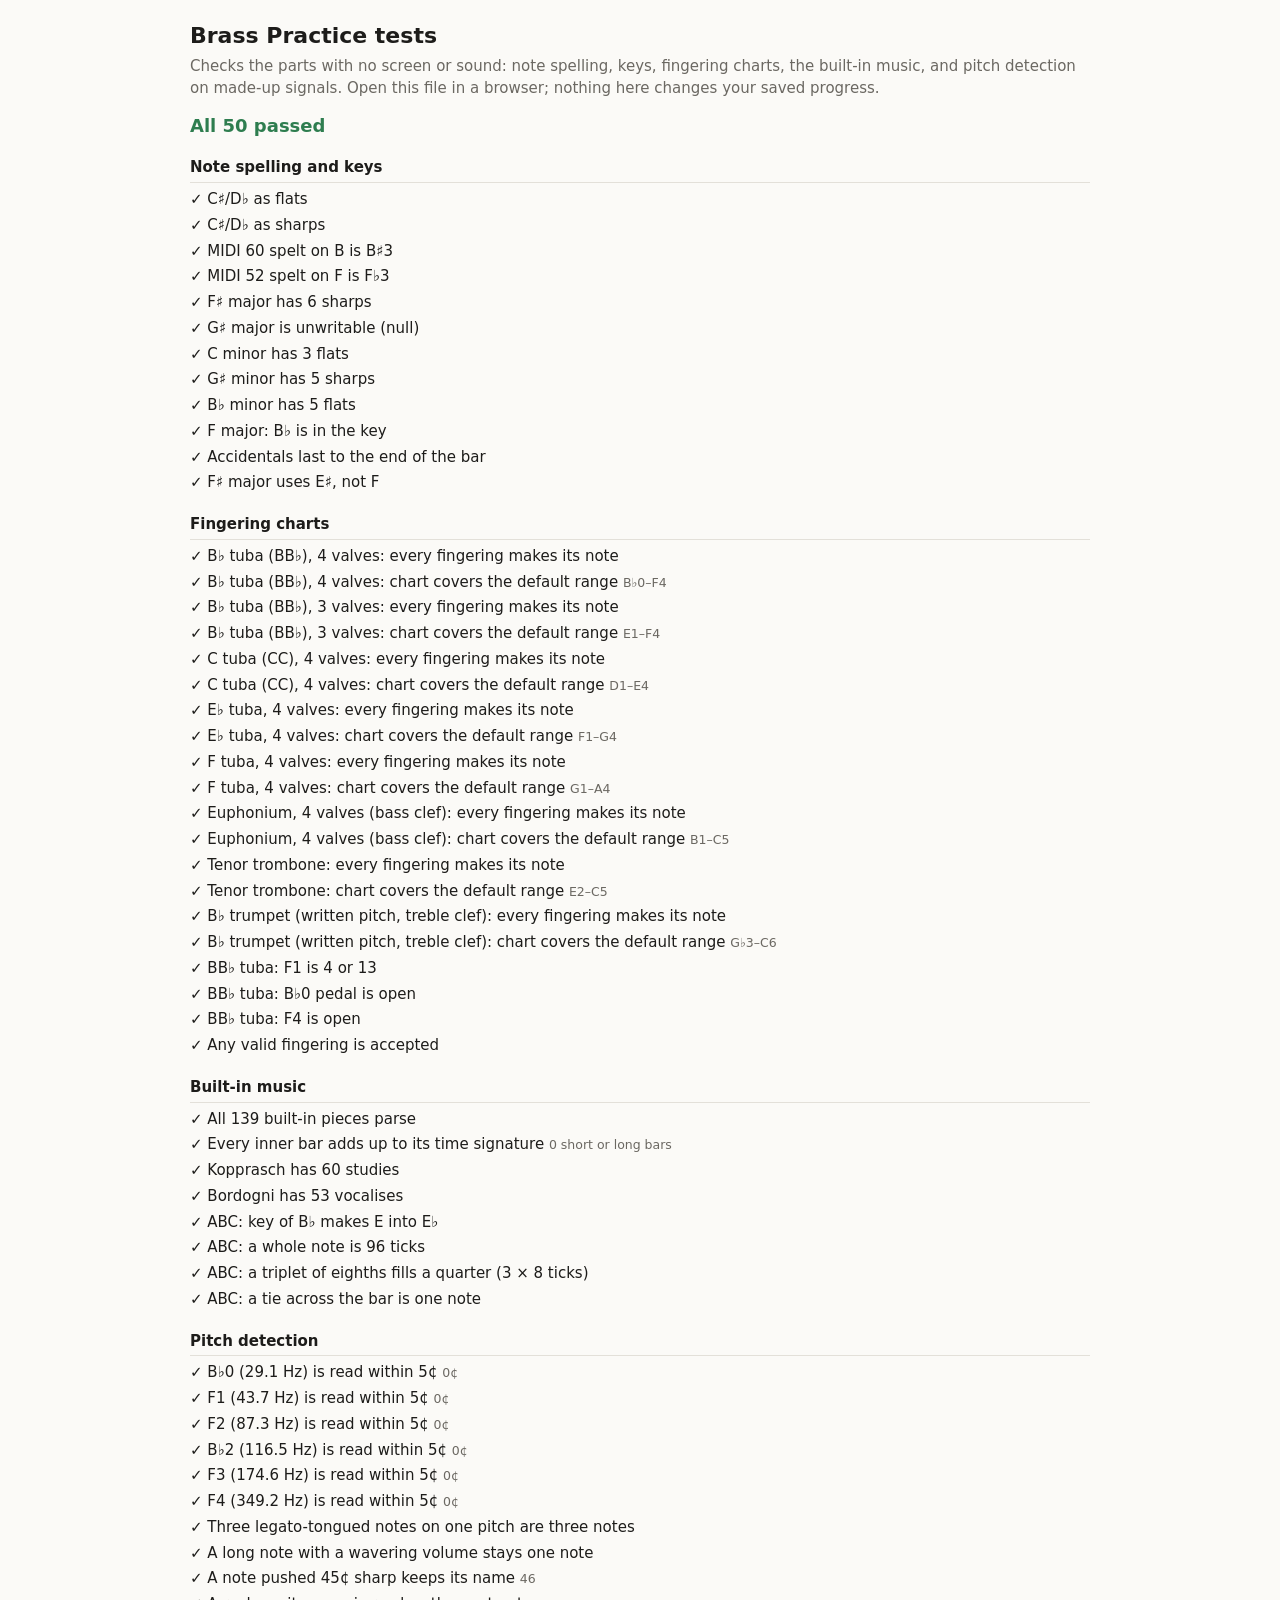
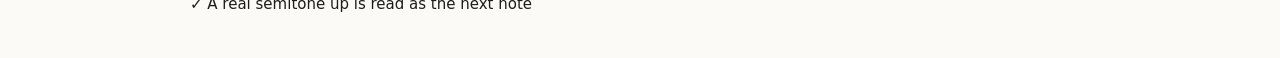
==== tests.html @ b6f0227f "Practice features, mic improvements, on-demand sounds, tests Mic - Steadier note names near the edge" ====
<!doctype html>
<html lang="en">
<head>
<meta charset="utf-8">
<meta name="viewport" content="width=device-width, initial-scale=1">
<title>Brass Practice Tests</title>
<style>
  :root { --bg: #fbfaf7; --fg: #1d1c1a; --sub: #6b6862; --good: #2e7d4f; --bad: #c0392b; --line: #e3e0d9; }
  @media (prefers-color-scheme: dark) { :root { --bg: #171716; --fg: #ecebe8; --sub: #9a968e; --good: #5fc488; --bad: #ff7a6b; --line: #34332f; } }
  body { margin: 0; background: var(--bg); color: var(--fg); font: 15px/1.45 system-ui, sans-serif; }
  main { max-width: 900px; margin: 0 auto; padding: 20px 16px 40px; }
  h1 { font-size: 22px; margin: 0 0 4px; }
  .sub { color: var(--sub); margin: 0 0 14px; }
  #summary { font-size: 18px; font-weight: 600; margin: 10px 0 14px; }
  #summary.ok { color: var(--good); } #summary.fail { color: var(--bad); }
  h2 { font-size: 15px; margin: 18px 0 4px; border-bottom: 1px solid var(--line); padding-bottom: 3px; }
  .t { padding: 2px 0; }
  .t.fail { color: var(--bad); }
  .t small { color: var(--sub); }
  #valvePanel { display: none; }
</style>
</head>
<body>
<main>
  <h1>Brass Practice tests</h1>
  <p class="sub">Checks the parts with no screen or sound: note spelling, keys, fingering charts, the built-in music, and pitch detection on made-up signals. Open this file in a browser; nothing here changes your saved progress.</p>
  <div id="summary">Running…</div>
  <div id="out"></div>
</main>
<!-- Just enough of the page for js/core.js. -->
<div id="valvePanel"><div class="valves"></div></div>
<script>
  // Never write over the app's saved progress (it shares this folder's storage).
  Storage.prototype.setItem = function () {};
</script>
<script src="fingerings.js"></script>
<script src="js/instruments.js"></script>
<script src="js/core.js"></script>
<script src="js/pitch.js"></script>
<script src="js/score.js"></script>
<script src="js/library.js"></script>
<script src="js/library-methods.js"></script>
<script>
(() => {
  'use strict';
  const out = document.getElementById('out');
  let pass = 0, fail = 0, group = null;
  function section(name) { group = document.createElement('div'); group.innerHTML = `<h2>${name}</h2>`; out.appendChild(group); }
  function check(name, ok, detail = '') {
    ok ? pass++ : fail++;
    const d = document.createElement('div');
    d.className = 't' + (ok ? '' : ' fail');
    d.innerHTML = `${ok ? '✓' : '✗'} ${name}` + (detail ? ` <small>${detail}</small>` : '');
    group.appendChild(d);
  }
  const eq = (name, got, want) => check(name, JSON.stringify(got) === JSON.stringify(want), JSON.stringify(got) === JSON.stringify(want) ? '' : `got ${JSON.stringify(got)}, want ${JSON.stringify(want)}`);
  const lab = n => TP.label(n);

  // ---------- spelling and keys ----------
  section('Note spelling and keys');
  eq('C♯/D♭ as flats', lab(TP.spell(61, 'flats')), 'D♭4');
  eq('C♯/D♭ as sharps', lab(TP.spell(61, 'sharps')), 'C♯4');
  eq('MIDI 60 spelt on B is B♯3', lab(TP.spellAs(60, 'B')), 'B♯3');
  eq('MIDI 52 spelt on F is F♭3', lab(TP.spellAs(52, 'F')), 'F♭3');
  eq('F♯ major has 6 sharps', TP.keyFifths('F#', false), 6);
  eq('G♯ major is unwritable (null)', TP.keyFifths('G#', false), null);
  eq('C minor has 3 flats', TP.keyFifths('C', true), -3);
  eq('G♯ minor has 5 sharps', TP.keyFifths('G#', true), 5);
  eq('B♭ minor has 5 flats', TP.keyFifths('Bb', true), -5);
  eq('F major: B♭ is in the key', TP.keySigAcc(-1, 'B'), -1);
  {
    // F major, one bar: B♭ (no sign), B♮ (natural), B♮ again (no sign), then a new bar: B♮ (sign again).
    const n = [TP.spellAs(46, 'B'), TP.spellAs(47, 'B'), TP.spellAs(47, 'B'), TP.spellAs(47, 'B')];
    eq('Accidentals last to the end of the bar', TP.shownAccidentals(n, -1, i => (i < 3 ? 0 : 1)), [null, 0, null, 0]);
  }
  {
    const m = TP.majorLetters('F#');
    eq('F♯ major uses E♯, not F', m[5], 'E');
  }

  // ---------- fingering charts ----------
  section('Fingering charts');
  const above = n => Math.round(12 * Math.log2(n));
  for (const inst of INSTRUMENTS.list) {
    const chart = inst.chart(), bad = [];
    for (const [m, fs] of Object.entries(chart)) {
      for (const f of fs) {
        // Every fingering must make its note on some partial of the open horn (1 = pedal).
        const lower = inst.kind === 'slide' ? Number(f) - 1 : INSTRUMENTS.LOWER[f];
        if (lower === undefined) { bad.push(`${m}:${f}?`); continue; }
        const ok = [1, 2, 3, 4, 5, 6, 7, 8, 9, 10, 12, 16].some(n => inst.fund + above(n) - lower === Number(m));
        if (!ok) bad.push(`${TP.flatLabel(Number(m))} on ${f || 'open'}`);
      }
    }
    check(`${inst.name}: every fingering makes its note`, !bad.length, bad.slice(0, 6).join(', '));
    const notes = Object.keys(chart).map(Number);
    check(`${inst.name}: chart covers the default range`, inst.range[0] >= Math.min(...notes) && inst.range[1] <= Math.max(...notes),
      `${TP.flatLabel(Math.min(...notes))}–${TP.flatLabel(Math.max(...notes))}`);
  }
  eq('BB♭ tuba: F1 is 4 or 13', FINGERINGS[29], ['4', '13']);
  eq('BB♭ tuba: B♭0 pedal is open', FINGERINGS[22], ['']);
  eq('BB♭ tuba: F4 is open', FINGERINGS[65], ['']);
  check('Any valid fingering is accepted', TP.checkFingering(29, '13').ok);

  // ---------- the built-in music ----------
  section('Built-in music');
  const SC = TP.score;
  let parsed = 0, broken = [], badBars = [];
  for (const item of LIBRARY) {
    let p;
    try { p = SC.parseABC(item.abc); } catch (e) { broken.push(`${item.id} (${e.message})`); continue; }
    if (!p || !p.measures || !p.measures.length) { broken.push(item.id); continue; }
    parsed++;
    // Every bar but the first (a pickup) and the last adds up to the time signature,
    // except a bar split in two (at a repeat sign, or a section's pickup that another
    // short bar completes) and a cadenza (a free-time run, at least twice a bar long).
    const full = p.beats * 96 / p.beatType;
    const sums = p.measures.map(m => m.reduce((a, e) => a + e.dur, 0));
    const short = sums.filter(s => s < full);
    sums.forEach((sum, i) => {
      if (i === 0 || i === sums.length - 1 || sum === full) return;
      if (sum + sums[i - 1] === full || sum + sums[i + 1] === full) return;
      if (sum < full && short.some(s => s + sum === full)) return;
      if (sum >= 2 * full) return;
      badBars.push(`${item.id} bar ${i + 1}: ${sum}/${full}`);
    });
  }
  check(`All ${LIBRARY.length} built-in pieces parse`, !broken.length, broken.slice(0, 5).join(', '));
  check('Every inner bar adds up to its time signature', !badBars.length, `${badBars.length} short or long bars` + (badBars.length ? ': ' + badBars.slice(0, 4).join(', ') : ''));
  eq('Kopprasch has 60 studies', LIBRARY.filter(p => p.book === 'Kopprasch Op. 6').length, 60);
  eq('Bordogni has 53 vocalises', LIBRARY.filter(p => p.book === 'Bordogni vocalises').length, 53);
  {
    const p = SC.parseABC('X:1\nM:4/4\nL:1/4\nK:Bb\nB,, C, D, E, | F,4 |]');
    const tl = SC.timeline(p);
    eq('ABC: key of B♭ makes E into E♭', tl.notes.map(n => n.midi), [46, 48, 50, 51, 53]);
    eq('ABC: a whole note is 96 ticks', tl.notes[4].dur, 96);
  }
  {
    const p = SC.parseABC('X:1\nM:4/4\nL:1/8\nK:C\n(3CDE F2 G4- | G4 z4 |]');
    const tl = SC.timeline(p);
    eq('ABC: a triplet of eighths fills a quarter (3 × 8 ticks)', tl.notes.slice(0, 3).map(n => n.dur), [8, 8, 8]);
    eq('ABC: a tie across the bar is one note', tl.notes[tl.notes.length - 1].dur, 96);
  }

  // ---------- pitch detection on made-up signals ----------
  section('Pitch detection');
  const sr = 48000;
  // A brass-ish tone: a few harmonics, with an envelope function env(t) and frequency f(t).
  function tone(seconds, f, env = () => 1) {
    const x = new Float32Array(Math.round(seconds * sr));
    let ph = 0;
    for (let i = 0; i < x.length; i++) {
      const t = i / sr;
      ph += 2 * Math.PI * f(t) / sr;
      x[i] = 0.25 * env(t) * (Math.sin(ph) + 0.6 * Math.sin(2 * ph) + 0.4 * Math.sin(3 * ph) + 0.2 * Math.sin(4 * ph)) + (Math.random() - 0.5) * 0.002;
    }
    return x;
  }
  const hzOf = m => 440 * Math.pow(2, (m - 69) / 12);
  for (const m of [22, 29, 41, 46, 53, 65]) {
    const r = TP.mic.detect(tone(0.2, () => hzOf(m)).subarray(0, 4096), sr);
    const cents = Math.round(1200 * Math.log2(r.freq / hzOf(m)));
    check(`${TP.flatLabel(m)} (${hzOf(m).toFixed(1)} Hz) is read within 5¢`, Math.abs(cents) <= 5, `${cents > 0 ? '+' : ''}${cents}¢`);
  }
  const notesIn = rs => {
    const runs = {};
    for (const r of rs) if (r.midi !== null) runs[r.since] = (runs[r.since] || 0) + 1;
    return Object.values(runs).filter(n => n >= 3).length;
  };
  {
    // Three B♭2s tongued legato: the sound dips to 30% for ~50 ms between them, never stopping.
    const env = t => { const p = (t - 0.2) % 0.5; return t < 0.2 || t > 1.7 ? 0 : p > 0.45 ? 0.3 + 0.7 * Math.abs(p - 0.475) / 0.025 : Math.min(1, p / 0.02 + 0.3); };
    const rs = TP.mic.analyse(tone(2, () => hzOf(46), env), sr);
    eq('Three legato-tongued notes on one pitch are three notes', notesIn(rs), 3);
  }
  {
    // One long note with a gentle 5 Hz vibrato in loudness: still one note.
    const rs = TP.mic.analyse(tone(2, () => hzOf(41), t => (t < 0.2 ? 0 : 0.85 + 0.15 * Math.sin(2 * Math.PI * 5 * t))), sr);
    eq('A long note with a wavering volume stays one note', notesIn(rs), 1);
  }
  {
    // B♭2, then 45¢ sharp: still B♭2 (it doesn't flicker over to B2)...
    const rs = TP.mic.analyse(tone(1.2, t => hzOf(46) * (t < 0.6 ? 1 : Math.pow(2, 0.45 / 12))), sr);
    const late = rs.filter(r => r.t > 0.75 && r.midi !== null);
    check('A note pushed 45¢ sharp keeps its name', late.length > 5 && late.every(r => r.midi === 46), [...new Set(late.map(r => r.midi))].join(', '));
    // ...but moving a real semitone does change it.
    const rs2 = TP.mic.analyse(tone(1.2, t => hzOf(46) * (t < 0.6 ? 1 : Math.pow(2, 1 / 12))), sr);
    check('A real semitone up is read as the next note', rs2.filter(r => r.t > 0.75 && r.midi !== null).every(r => r.midi === 47));
  }

  const s = document.getElementById('summary');
  s.textContent = fail ? `${fail} failed, ${pass} passed` : `All ${pass} passed`;
  s.className = fail ? 'fail' : 'ok';
  document.title = fail ? `✗ ${fail} failed` : `✓ ${pass} passed`;
})();
</script>
</body>
</html>
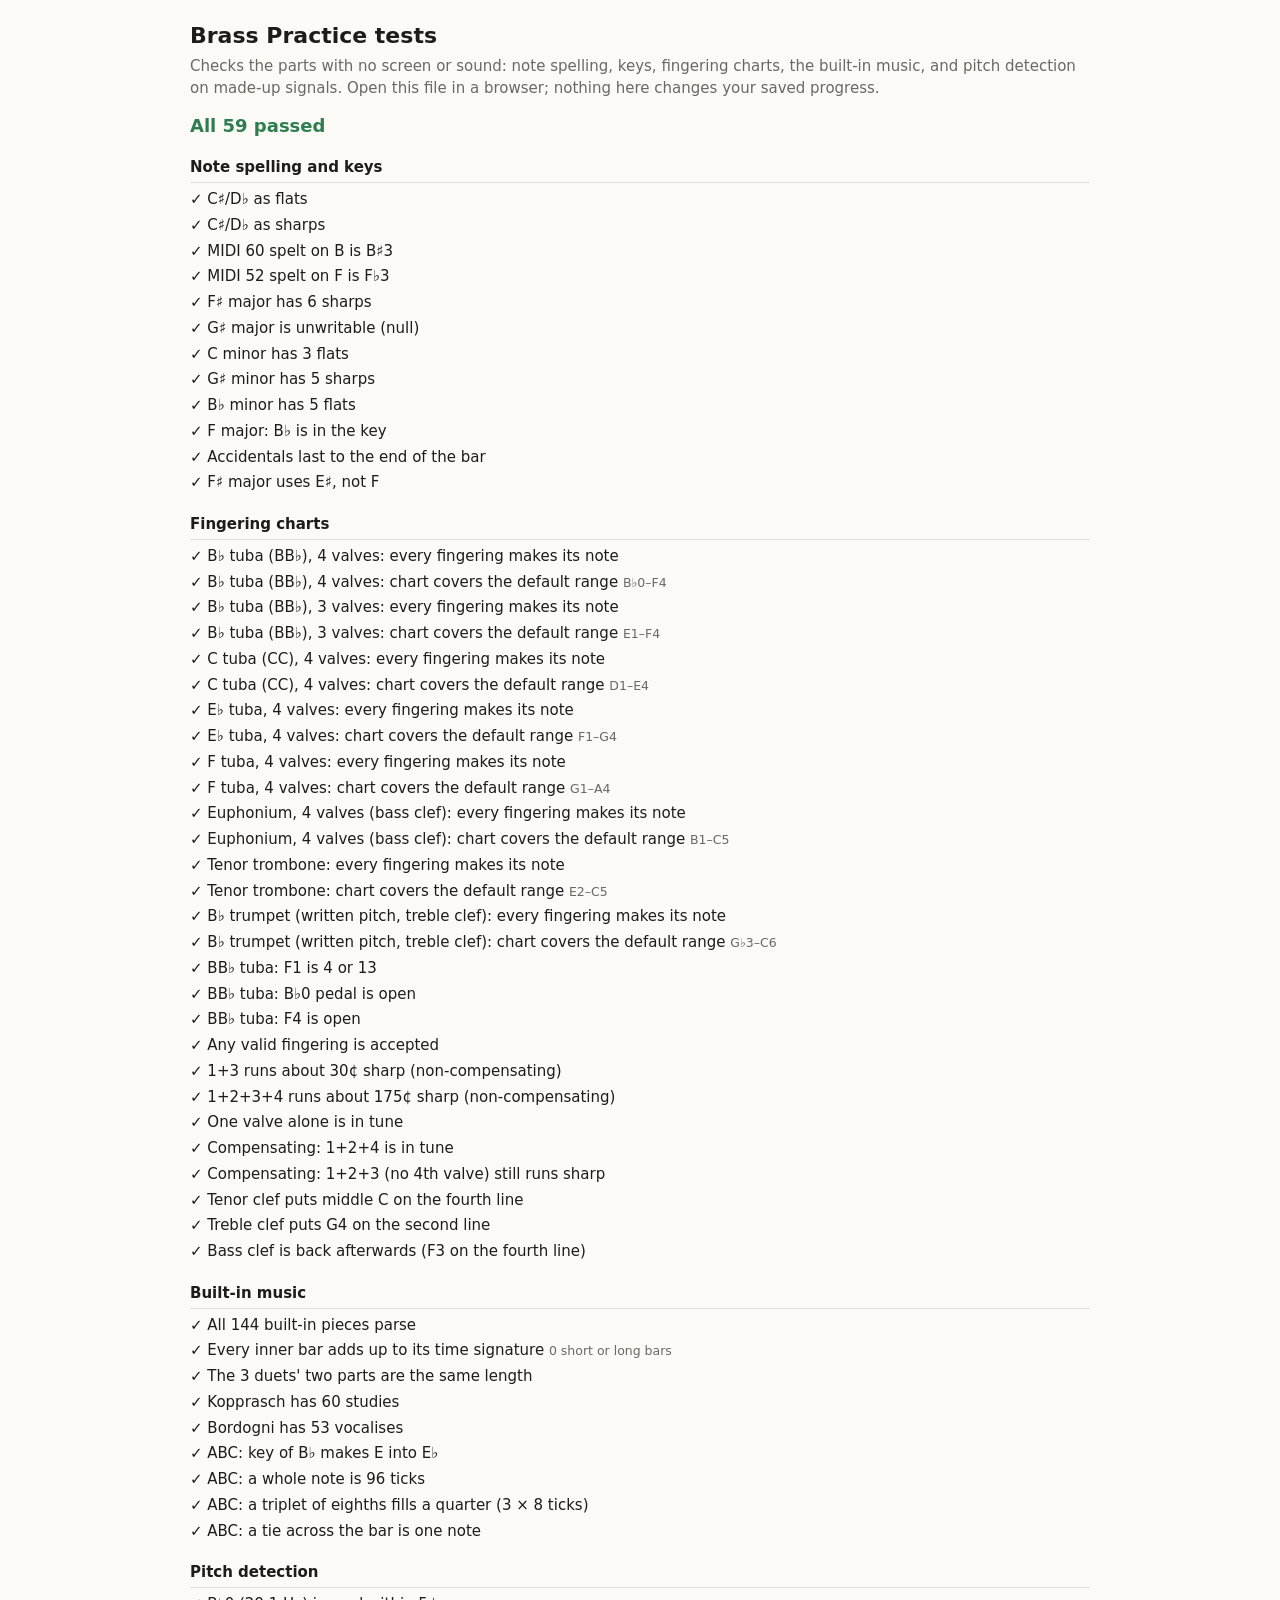
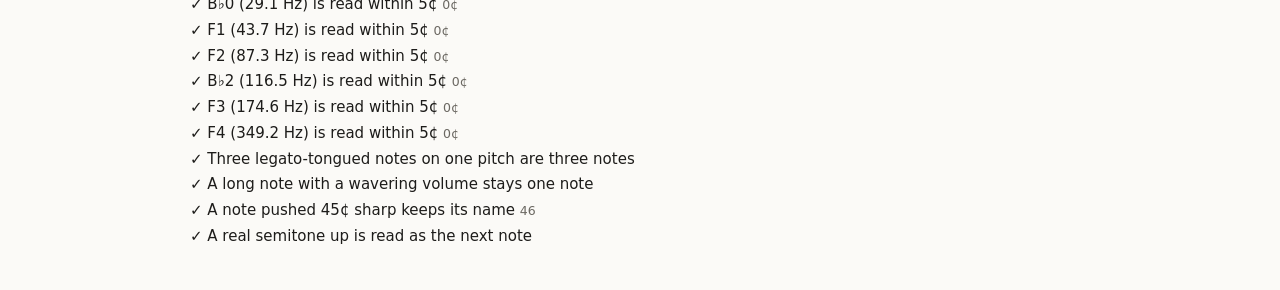
==== commit 0eb5480b: "Chord tuning, compensating setting, band/tenor reading, metronome extras, custom Today, Progress tab" ====
--- a/tests.html
+++ b/tests.html
@@ -101,16 +101,39 @@
   eq('BB♭ tuba: B♭0 pedal is open', FINGERINGS[22], ['']);
   eq('BB♭ tuba: F4 is open', FINGERINGS[65], ['']);
   check('Any valid fingering is accepted', TP.checkFingering(29, '13').ok);
+  // Valve combinations on an ideal non-compensating horn: the textbook sharpness.
+  TP.S.compensating = false;
+  eq('1+3 runs about 30¢ sharp (non-compensating)', TP.comboCents('13'), 30);
+  eq('1+2+3+4 runs about 175¢ sharp (non-compensating)', TP.comboCents('1234'), 175);
+  eq('One valve alone is in tune', TP.comboCents('1'), 0);
+  TP.S.compensating = true;
+  eq('Compensating: 1+2+4 is in tune', TP.comboCents('124'), 0);
+  check('Compensating: 1+2+3 (no 4th valve) still runs sharp', TP.comboCents('123') > 40);
+  TP.S.compensating = false;
+  {
+    // Tenor clef: middle C sits on the fourth line (step 6 above the bottom line, D3).
+    const was = TP.useClef('tenor');
+    eq('Tenor clef puts middle C on the fourth line', TP.stepOf(TP.spell(60, 'flats')), 6);
+    TP.useClef('treble');
+    eq('Treble clef puts G4 on the second line', TP.stepOf(TP.spell(67, 'flats')), 2);
+    TP.useClef(was);
+    eq('Bass clef is back afterwards (F3 on the fourth line)', TP.stepOf(TP.spell(53, 'flats')), 6);
+  }
 
   // ---------- the built-in music ----------
   section('Built-in music');
   const SC = TP.score;
   let parsed = 0, broken = [], badBars = [];
-  for (const item of LIBRARY) {
+  // Duets have a second part (abc2): check it too, and that both parts are the same length.
+  const parts = LIBRARY.flatMap(item => (item.abc2 ? [[item.id, item.abc], [item.id + ' part 2', item.abc2]] : [[item.id, item.abc]]));
+  const lengths = {};
+  for (const [id, abc] of parts) {
+    const item = { id };
     let p;
-    try { p = SC.parseABC(item.abc); } catch (e) { broken.push(`${item.id} (${e.message})`); continue; }
+    try { p = SC.parseABC(abc); } catch (e) { broken.push(`${item.id} (${e.message})`); continue; }
     if (!p || !p.measures || !p.measures.length) { broken.push(item.id); continue; }
     parsed++;
+    lengths[id] = SC.timeline(p).total;
     // Every bar but the first (a pickup) and the last adds up to the time signature,
     // except a bar split in two (at a repeat sign, or a section's pickup that another
     // short bar completes) and a cadenza (a free-time run, at least twice a bar long).
@@ -127,6 +150,9 @@
   }
   check(`All ${LIBRARY.length} built-in pieces parse`, !broken.length, broken.slice(0, 5).join(', '));
   check('Every inner bar adds up to its time signature', !badBars.length, `${badBars.length} short or long bars` + (badBars.length ? ': ' + badBars.slice(0, 4).join(', ') : ''));
+  const duets = LIBRARY.filter(p => p.abc2);
+  check(`The ${duets.length} duets' two parts are the same length`, duets.length > 0 && duets.every(d => lengths[d.id] === lengths[d.id + ' part 2']),
+    duets.filter(d => lengths[d.id] !== lengths[d.id + ' part 2']).map(d => d.id).join(', '));
   eq('Kopprasch has 60 studies', LIBRARY.filter(p => p.book === 'Kopprasch Op. 6').length, 60);
   eq('Bordogni has 53 vocalises', LIBRARY.filter(p => p.book === 'Bordogni vocalises').length, 53);
   {
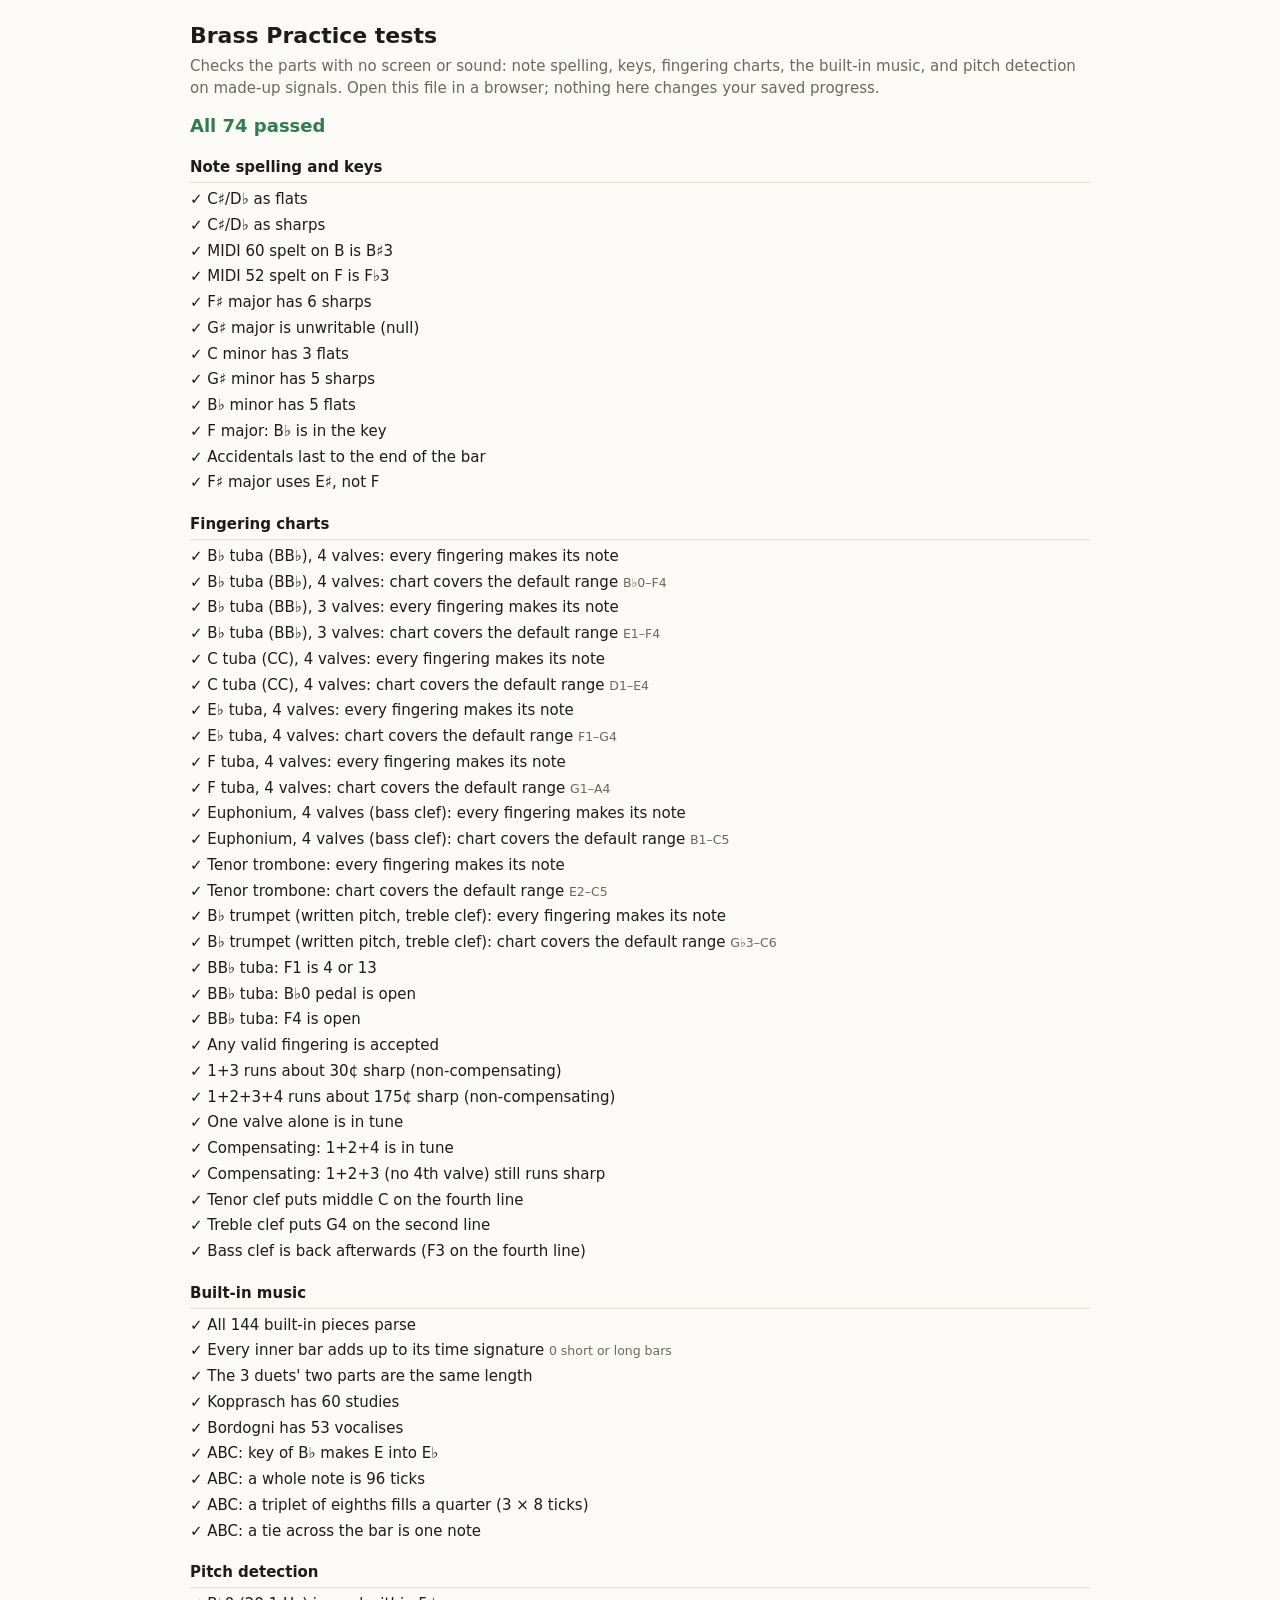
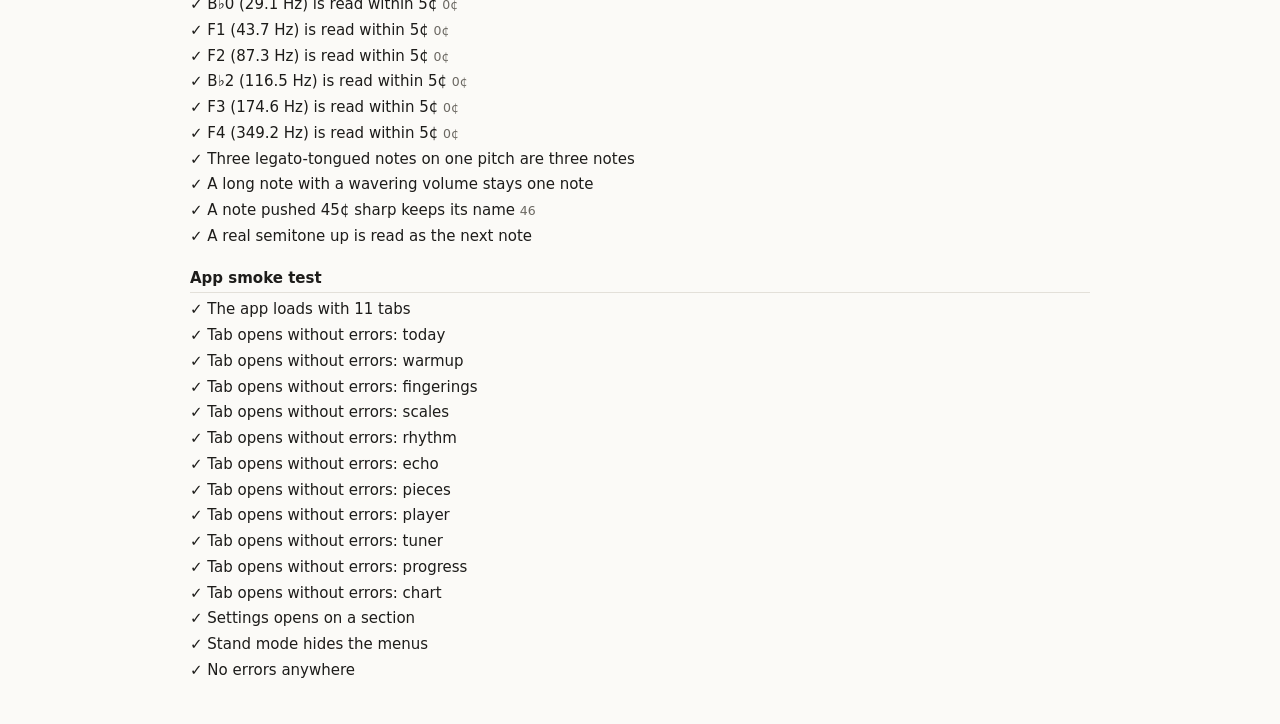
==== commit b653935c: "Pieces, Today, Recordings and code health Pieces: tempo coach, fading fingering hints, remembered tr" ====
--- a/tests.html
+++ b/tests.html
@@ -214,10 +214,56 @@
     check('A real semitone up is read as the next note', rs2.filter(r => r.t > 0.75 && r.midi !== null).every(r => r.midi === 47));
   }
 
-  const s = document.getElementById('summary');
-  s.textContent = fail ? `${fail} failed, ${pass} passed` : `All ${pass} passed`;
-  s.className = fail ? 'fail' : 'ok';
-  document.title = fail ? `✗ ${fail} failed` : `✓ ${pass} passed`;
+  function summary() {
+    const s = document.getElementById('summary');
+    s.textContent = fail ? `${fail} failed, ${pass} passed` : `All ${pass} passed`;
+    s.className = fail ? 'fail' : 'ok';
+    document.title = fail ? `✗ ${fail} failed` : `✓ ${pass} passed`;
+  }
+
+  // ---------- the app itself: open every tab, watch for errors ----------
+  // Loads index.html?smoke in a frame (smoke mode never saves). Browsers keep pages
+  // opened from disk apart, so this needs a local server or tools/check.ps1.
+  section('App smoke test');
+  summary();
+  const frame = document.createElement('iframe');
+  frame.style.cssText = 'width:1000px;height:700px;position:absolute;left:-2000px;top:0';
+  frame.src = 'index.html?smoke';
+  const smokeTimer = setTimeout(() => { check('The app loads', false, 'it didn’t finish loading in 15 s'); summary(); }, 15000);
+  frame.onload = () => setTimeout(() => {
+    clearTimeout(smokeTimer);
+    // TP is a top-level const in the app, not a window property: read it in the frame.
+    let w, F;
+    try { w = frame.contentWindow; F = w.eval('TP'); void F.modes; } catch (e) {
+      group.insertAdjacentHTML('beforeend', '<div class="t"><small>Skipped: this browser keeps pages opened from disk apart. Run tools/check.ps1, or open the tests through a local server.</small></div>');
+      return;
+    }
+    const errors = [], toasts = [];
+    w.addEventListener('error', e => errors.push(e.message));
+    const realToast = F.toast;
+    F.toast = (m, ms) => { toasts.push(m); realToast(m, ms); };
+    w.document.querySelectorAll('dialog[open]').forEach(d => d.close());
+    const tabs = [...w.document.querySelectorAll('.tab[data-tab]')].map(b => b.dataset.tab);
+    check(`The app loads with ${tabs.length} tabs`, tabs.length >= 10 && !!F.SMOKE);
+    for (const t of tabs) {
+      const before = errors.length + toasts.filter(m => /went wrong/.test(m)).length;
+      try { F.show(t); } catch (e) { errors.push(e.message); }
+      const bad = errors.slice(before).concat(toasts.filter(m => /went wrong/.test(m)).slice(0));
+      check(`Tab opens without errors: ${t}`, F.modes[t] && w.document.getElementById(F.modes[t].panel).hidden === false && errors.length + toasts.filter(m => /went wrong/.test(m)).length === before, bad.slice(-1).join(''));
+    }
+    // Settings and stand mode open and close.
+    try {
+      F.openSettings('mic');
+      check('Settings opens on a section', w.document.getElementById('settings').open && !w.document.querySelector('.set-sec[data-sec="mic"]').hidden);
+      w.document.getElementById('settings').close();
+      F.standMode.set(true);
+      check('Stand mode hides the menus', w.document.body.classList.contains('stand'));
+      F.standMode.set(false);
+    } catch (e) { check('Settings and stand mode', false, e.message); }
+    check('No errors anywhere', !errors.length, errors.slice(0, 3).join(' · '));
+    summary();
+  }, 600);
+  document.body.appendChild(frame);
 })();
 </script>
 </body>
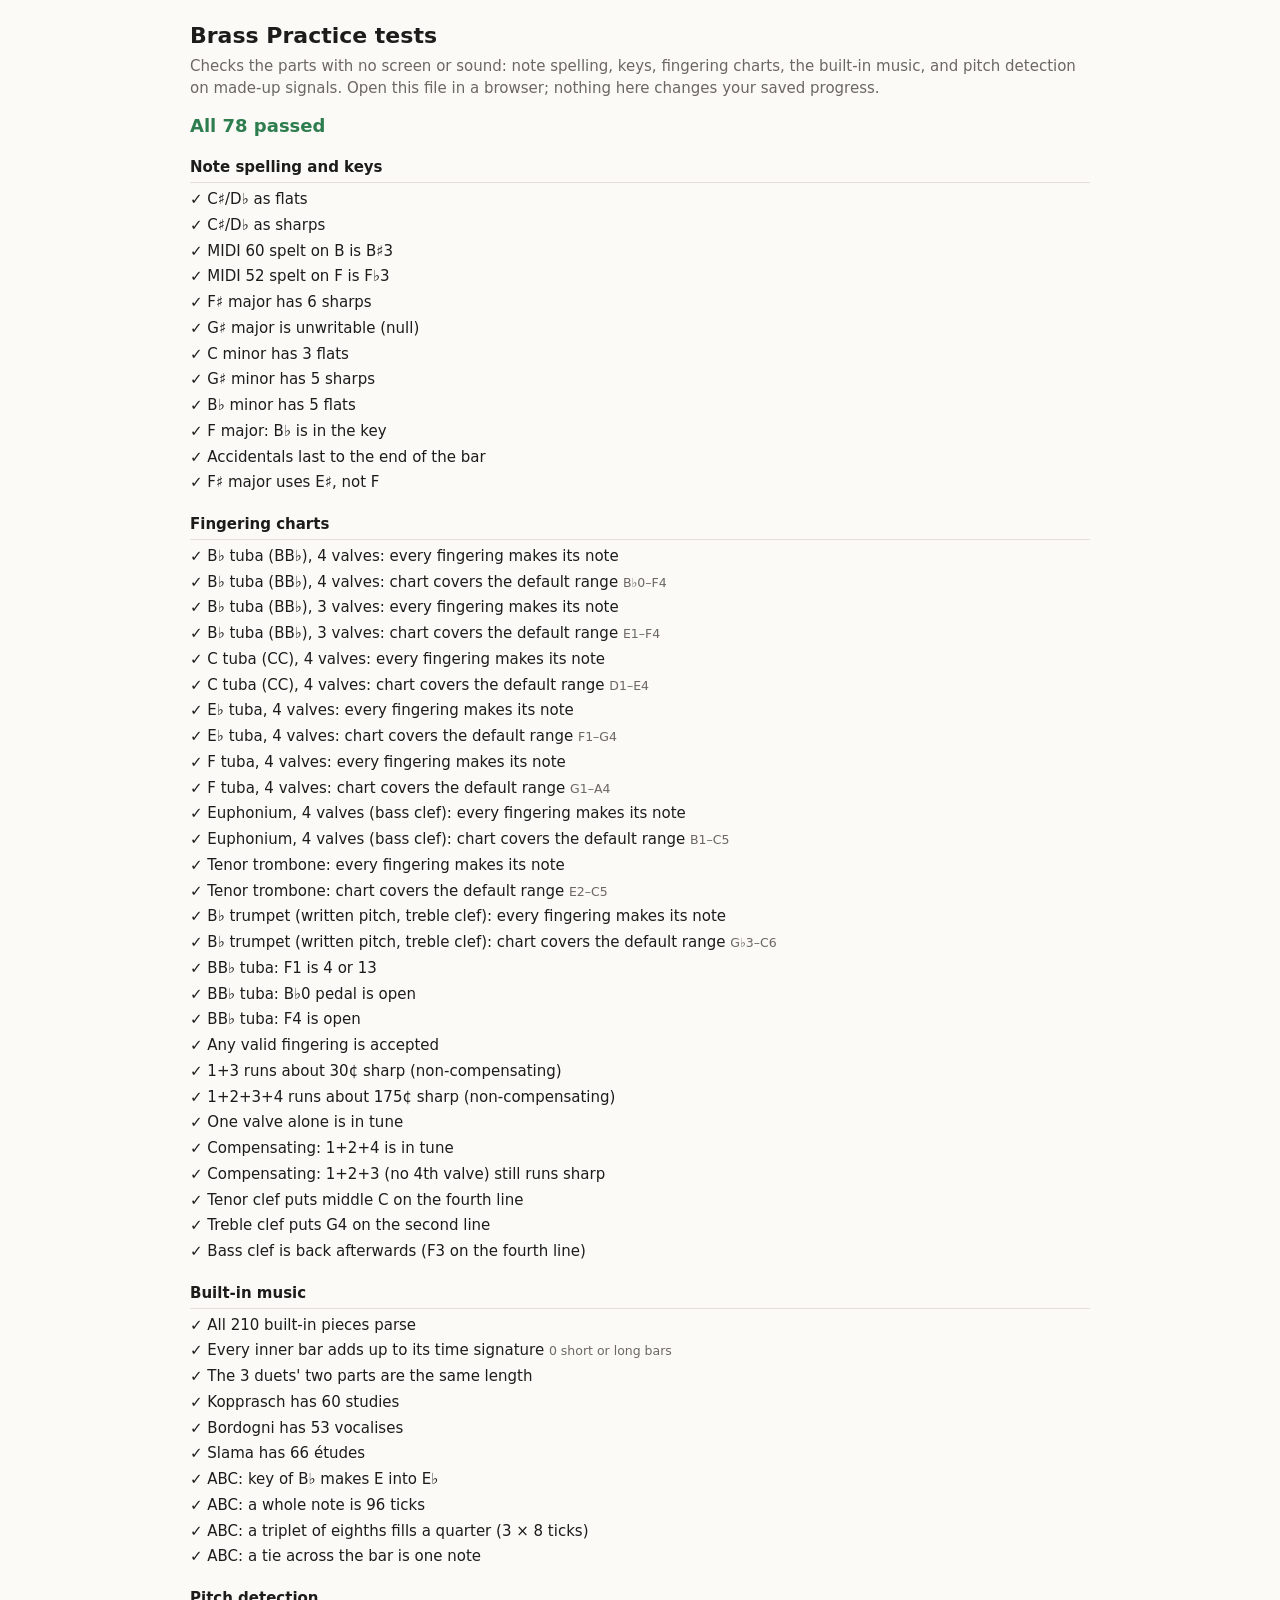
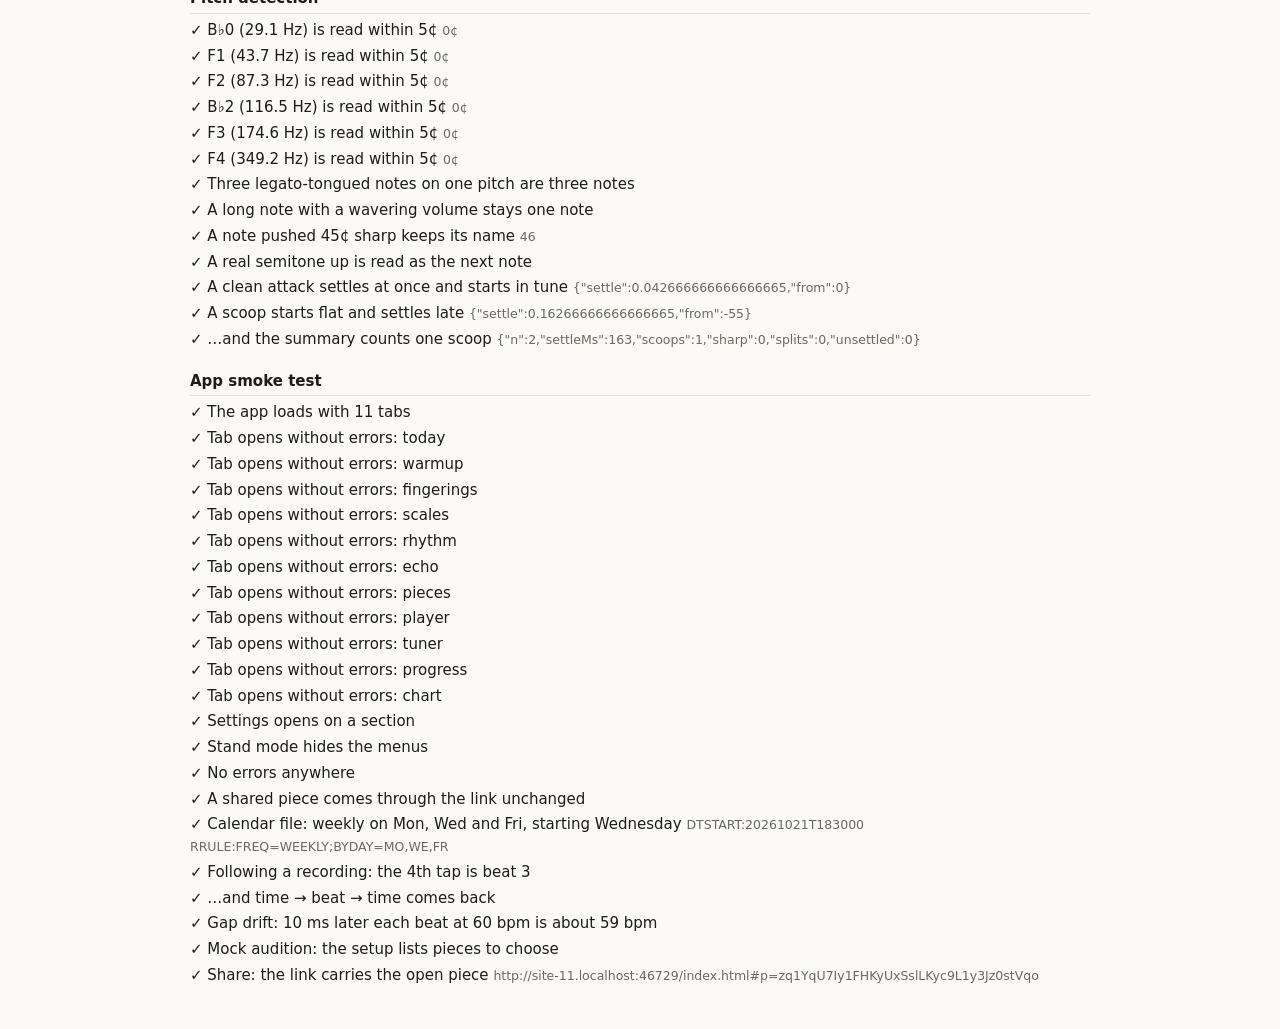
==== commit 04535597: "Keep progress safe, mic coaching, takes you can line up, auditions, sharing, Slama - Data: asks the " ====
--- a/tests.html
+++ b/tests.html
@@ -155,6 +155,7 @@
     duets.filter(d => lengths[d.id] !== lengths[d.id + ' part 2']).map(d => d.id).join(', '));
   eq('Kopprasch has 60 studies', LIBRARY.filter(p => p.book === 'Kopprasch Op. 6').length, 60);
   eq('Bordogni has 53 vocalises', LIBRARY.filter(p => p.book === 'Bordogni vocalises').length, 53);
+  eq('Slama has 66 études', LIBRARY.filter(p => p.book === 'Slama 66 Etudes').length, 66);
   {
     const p = SC.parseABC('X:1\nM:4/4\nL:1/4\nK:Bb\nB,, C, D, E, | F,4 |]');
     const tl = SC.timeline(p);
@@ -212,6 +213,16 @@
     // ...but moving a real semitone does change it.
     const rs2 = TP.mic.analyse(tone(1.2, t => hzOf(46) * (t < 0.6 ? 1 : Math.pow(2, 1 / 12))), sr);
     check('A real semitone up is read as the next note', rs2.filter(r => r.t > 0.75 && r.midi !== null).every(r => r.midi === 47));
+  }
+
+  {
+    // Attacks: straight onto the pitch, or a scoop up from 70¢ flat over 0.2 s.
+    const clean = TP.mic.attackOf(TP.mic.analyse(tone(0.8, () => hzOf(46)), sr), 46, 0, 0.8);
+    check('A clean attack settles at once and starts in tune', clean && clean.settle !== null && clean.settle <= 0.1 && Math.abs(clean.from) < 30, JSON.stringify(clean));
+    const scoop = TP.mic.attackOf(TP.mic.analyse(tone(0.8, t => hzOf(46) * Math.pow(2, -0.7 * (1 - Math.min(1, t / 0.2)) / 12)), sr), 46, 0, 0.8);
+    check('A scoop starts flat and settles late', scoop && scoop.from <= -30 && scoop.settle >= 0.1, JSON.stringify(scoop));
+    const s = TP.mic.attackSummary([clean, scoop]);
+    check('…and the summary counts one scoop', s && s.n === 2 && s.scoops === 1, JSON.stringify(s));
   }
 
   function summary() {
@@ -262,6 +273,36 @@
     } catch (e) { check('Settings and stand mode', false, e.message); }
     check('No errors anywhere', !errors.length, errors.slice(0, 3).join(' · '));
     summary();
+    // Sharing a piece by link, the calendar file, following a recording, gap drift, and
+    // the new dialogs.
+    (async () => {
+      try {
+        const C = F.shareCodec, piece = { v: 1, t: 'Tést ♭', abc: 'X:1\nK:C\nCDEF|]', g: { bpm: 96 } };
+        eq('A shared piece comes through the link unchanged', await C.decode(await C.encode(piece)), piece);
+        const ics = F.practiceIcs([1, 3, 5], '18:30', 30, new Date(2026, 9, 19, 19, 0));   // a Monday, after 18:30
+        check('Calendar file: weekly on Mon, Wed and Fri, starting Wednesday', /RRULE:FREQ=WEEKLY;BYDAY=MO,WE,FR/.test(ics) && /DTSTART:20261021T183000/.test(ics) && /DURATION:PT30M/.test(ics),
+          ics.split('\r\n').filter(l => /^(DTSTART|RRULE)/.test(l)).join(' '));
+        const beats = [1, 1.5, 2, 2.5, 3.1];
+        eq('Following a recording: the 4th tap is beat 3', F.beatMap.tick(beats, 2.5, 24), 72);
+        eq('…and time → beat → time comes back', Math.round(F.beatMap.time(beats, F.beatMap.tick(beats, 2.8, 24), 24) * 1000), 2800);
+        eq('Gap drift: 10 ms later each beat at 60 bpm is about 59 bpm', F.metroDrift([0, 1, 2, 3].map(k => ({ k, off: 10 * k })), 1, 60), 59);
+        w.document.getElementById('audOpen').click();
+        check('Mock audition: the setup lists pieces to choose', w.document.getElementById('audDlg').open && w.document.querySelectorAll('#audList input').length >= 2);
+        w.document.getElementById('audDlg').close();
+        F.show('pieces');
+        w.document.getElementById('pcShare').click();
+        await new Promise(r => setTimeout(r, 400));
+        const link = w.document.getElementById('shLink').value, m = /#p=(.+)$/.exec(link);
+        check('Share: the link carries the open piece', !!m && (await C.decode(m[1])).lib === F.currentPiece().id, link.slice(0, 80));
+        w.document.getElementById('shareDlg').close();
+        F.openSettings('look');
+        await new Promise(r => setTimeout(r, 400));
+        check('Settings says whether the browser will keep your progress', w.document.getElementById('dsKeep').textContent.length > 20);
+        w.document.getElementById('settings').close();
+        check('Still no errors', !errors.length, errors.slice(0, 3).join(' · '));
+      } catch (e) { check('The new features run', false, e.message); }
+      summary();
+    })();
   }, 600);
   document.body.appendChild(frame);
 })();
